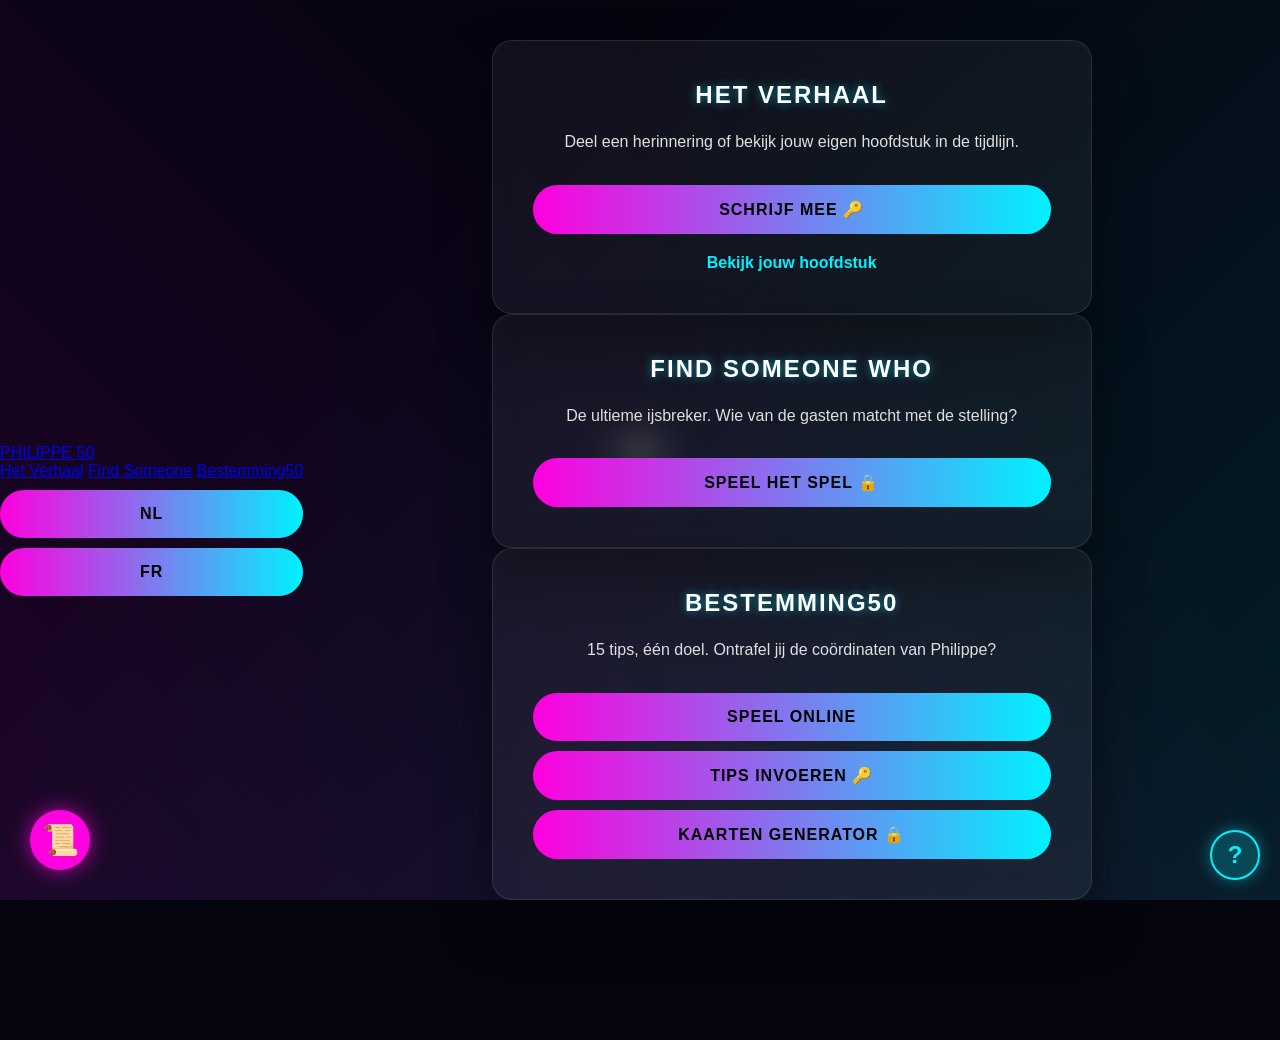
==== index.html @ dbca9ee5 "feat: implement dashboard structure and top navigation" ====
<!DOCTYPE html>
<html lang="nl">
<head>
    <meta charset="UTF-8">
    <meta name="viewport" content="width=device-width, initial-scale=1.0">
    <title>Philippe 50 - De Legende</title>
    <link rel="stylesheet" href="philippe50.css">
</head>
<body>
    <div class="stars-container"></div>

    <nav class="top-nav">
        <div class="nav-container">
            <a href="index.html" class="nav-logo">PHILIPPE <span class="accent">50</span></a>
            <div class="nav-menu">
                <a href="#section-verhaal" class="nav-link" data-i18n="nav-verhaal">Het Verhaal</a>
                <a href="#section-someone" class="nav-link" data-i18n="nav-someone">Find Someone</a>
                <a href="#section-mysterie" class="nav-link" data-i18n="nav-mysterie">Bestemming50</a>
            </div>
            <div class="language-switch-nav">
                <button onclick="setLanguage('nl')" id="btn-nl" class="active-lang">NL</button>
                <button onclick="setLanguage('fr')" id="btn-fr">FR</button>
            </div>
        </div>
    </nav>

    <div class="card-container main-dashboard">
        
        <section id="section-verhaal" class="glass-card section-card fade-in">
            <h2 data-i18n="nav-verhaal">Het Verhaal</h2>
            <p data-i18n="desc-verhaal">Deel een herinnering of bekijk jouw eigen hoofdstuk in de tijdlijn.</p>
            <div class="button-group">
                <button onclick="handleAccess('verhaal')" data-i18n="btn-write">Schrijf mee 🔑</button>
                <a href="mijn-verhaal.html" class="submit-btn-alt" data-i18n="view-chapter">Bekijk jouw hoofdstuk</a>
            </div>
        </section>

        <section id="section-someone" class="glass-card section-card fade-in">
            <h2 data-i18n="nav-someone">Find Someone Who</h2>
            <p data-i18n="desc-someone">De ultieme ijsbreker. Wie van de gasten matcht met de stelling?</p>
            <button onclick="handleAccess('admin-someone')" data-i18n="btn-play">Speel het Spel 🔒</button>
        </section>

        <section id="section-mysterie" class="glass-card section-card fade-in">
            <h2 data-i18n="nav-mysterie">Bestemming50</h2>
            <p data-i18n="desc-mysterie">15 tips, één doel. Ontrafel jij de coördinaten van Philippe?</p>
            <div class="button-group-grid">
                <button onclick="openMysteriePlay()" data-i18n="btn-play-online">Speel Online</button>
                <button onclick="handleAccess('mysterie-tips')" data-i18n="btn-input">Tips Invoeren 🔑</button>
                <button onclick="handleAccess('admin-mysterie')" data-i18n="btn-gen">Kaarten Generator 🔒</button>
            </div>
        </section>

        <hr style="margin: 50px 0; border: 0; opacity: 0;">

        <div id="password-gate" class="glass-card fade-in" style="display: none;">
            <h1 id="gate-title" data-i18n="welcome">Welkom bij Philippe 50</h1>
            <p data-i18n="enter-code">Voer de geheime code in om deel te nemen:</p>
            <div class="input-group">
                <input type="password" id="password-input" placeholder="Wachtwoord..." data-i18n="placeholder-pw-code">
            </div>
            <button onclick="checkAccess()" data-i18n="login-btn">Log in</button>
            <p id="error-msg" style="color: #ff00de; display: none; margin-top: 10px;" data-i18n="wrong-pwd">Onjuiste code.</p>
        </div>

        <div id="form-section" class="glass-card fade-in" style="display: none;">
            <h2 data-i18n="form-title">Het verhaal van Philippe</h2>
            <form id="dragon-form" onsubmit="event.preventDefault(); submitForm();">
                <div class="input-group">
                    <label data-i18n="label-name">Jouw Nickname:</label>
                    <input type="text" id="deelnemer_naam" required data-i18n="placeholder-name">
                </div>
                <div class="input-group">
                    <label data-i18n="label-setting">Waar en/of wanneer is Philippe beland?</label>
                    <input type="text" id="input-setting" placeholder="bijv. 1984, de toekomst, disco-tijd..." required data-i18n="placeholder-setting">
                </div>
                <div class="input-group">
                    <label data-i18n="label-obstacle">Welk probleem heeft hij daar?</label>
                    <input type="text" id="input-obstacle" placeholder="bijv. De platenspeler hapert, wifi is weg, er brak een wiel van zijn waveboard, ..." required data-i18n="placeholder-obstacle">
                </div>
                <div class="input-group">
                    <label data-i18n="label-soundtrack">Welk liedje hoort bij dit avontuur?</label>
                    <input type="text" id="input-soundtrack" placeholder="Artiest - Titel" required data-i18n="placeholder-soundtrack">
                </div>
                <div class="input-group">
                    <label data-i18n="label-memory">Beschrijf je leukste herinnering met Philippe:</label>
                    <textarea id="philippe_herinnering" rows="3" required></textarea>
                </div>
                <div class="input-group">
                    <label data-i18n="label-email">Jouw E-mailadres:</label>
                    <input type="email" id="deelnemer_email" required>
                </div>
                <div class="input-group">
                    <label data-i18n="label-band">Welk woord doet je aan Philippe denken:</label>
                    <p style="font-size: 0.7rem; color: #ff00de;" data-i18n="band-note">(Dit is je wachtwoord voor later)</p>
                    <div style="position: relative; display: flex; align-items: center;">
                        <input type="password" id="deelnemer_ww" required style="padding-right: 45px;">
                        <button type="button" onclick="copyPassword()" class="copy-btn" title="Kopieer wachtwoord" 
                            style="position: absolute; right: 10px; background: none; border: none; cursor: pointer; font-size: 1.2rem; width: auto; margin: 0; padding: 0;">
                            📋
                        </button>
                    </div>
                </div>
                <button type="submit" class="submit-btn" data-i18n="submit-btn">Verstuur naar de Legende</button>
            </form>
        </div>
    </div>

    <script src="philippe50.js"></script>

    <button onclick="openSecureScroll()" class="legend-fab" title="Lees de Legende">
        <span class="legend-icon">📜</span>
    </button>

    <a href="mailto:jolan.spelletjes@gmail.com?subject=HELP%20ME%20AUB%20/%20AIDEZ%20MOI%20SVP" class="help-button">
        <span class="help-tooltip">Hulp nodig? / Besoin d'aide?</span>
        ?
    </a>
</body>
</html>
---- philippe50.css ----
/* =========================================
    1. BASIS & RESET 
   ========================================= */
* {
    margin: 0;
    padding: 0;
    box-sizing: border-box;
    font-family: 'Segoe UI', Roboto, Helvetica, Arial, sans-serif;
}

body {
    background-color: #050510;
    color: #fff;
    display: flex;
    justify-content: center;
    align-items: center;
    min-height: 100vh;
    margin: 0;
    overflow-x: hidden;
}

/* Geanimeerde sterrenachtergrond */
.stars-container {
    position: fixed;
    top: 0;
    left: 0;
    width: 100%;
    height: 100%;
    z-index: -1;
    background: radial-gradient(circle at center, #1b2735 0%, #090a0f 100%);
    background-image: 
        radial-gradient(white, rgba(255,255,255,.2) 2px, transparent 40px),
        linear-gradient(45deg, rgba(255, 0, 255, 0.1) 0%, transparent 70%),
        linear-gradient(-45deg, rgba(0, 255, 255, 0.1) 0%, transparent 70%);
}

/* =========================================
    2. CONTAINERS & CARDS
   ========================================= */
.card-container {
    width: 90%;
    max-width: 600px;
    margin: 40px auto;
    position: relative;
}

.glass-card {
    background: rgba(255, 255, 255, 0.05);
    backdrop-filter: blur(15px);
    -webkit-backdrop-filter: blur(15px);
    border: 1px solid rgba(255, 255, 255, 0.1);
    border-radius: 20px;
    padding: 40px;
    box-shadow: 0 25px 50px rgba(0, 0, 0, 0.5);
    text-align: center;
}

/* =========================================
    3. TYPOGRAFIE & TITELS
   ========================================= */
h1, h2, h3 {
    margin-bottom: 20px;
    font-weight: 700;
    text-transform: uppercase;
    letter-spacing: 2px;
    color: #fff;
    text-shadow: 0 0 10px rgba(0, 242, 255, 0.5);
}

p {
    line-height: 1.6;
    margin-bottom: 20px;
    color: #e0e0e0;
}

/* =========================================
    4. FORMULIER ELEMENTEN
   ========================================= */
.input-group {
    margin-bottom: 25px;
    text-align: left;
}

label {
    display: block;
    margin-bottom: 8px;
    font-size: 0.9rem;
    color: #00f2ff;
    font-weight: 600;
}

input, textarea {
    width: 100%;
    padding: 12px 15px;
    background: rgba(255, 255, 255, 0.07);
    border: 1px solid rgba(255, 255, 255, 0.2);
    border-radius: 10px;
    color: #fff;
    font-size: 1rem;
    outline: none;
    transition: all 0.3s ease;
}

input:focus, textarea:focus {
    border-color: #ff00de;
    background: rgba(255, 255, 255, 0.12);
    box-shadow: 0 0 15px rgba(255, 0, 222, 0.3);
}

/* =========================================
    5. KNOPPEN (NEON STIJL)
   ========================================= */
button, .submit-btn {
    width: 100%;
    padding: 15px;
    margin-top: 10px;
    border: none;
    border-radius: 50px;
    background: linear-gradient(90deg, #ff00de, #00f2ff);
    color: #000;
    font-size: 1rem;
    font-weight: 800;
    text-transform: uppercase;
    letter-spacing: 1px;
    cursor: pointer;
    transition: transform 0.2s, box-shadow 0.2s;
}

button:hover, .submit-btn:hover {
    transform: translateY(-2px);
    box-shadow: 0 0 20px rgba(0, 242, 255, 0.6);
}

.submit-btn-alt {
    display: inline-block;
    margin-top: 20px;
    color: #00f2ff;
    text-decoration: none;
    font-weight: 600;
    border-bottom: 1px solid transparent;
    transition: 0.3s;
}

.submit-btn-alt:hover {
    border-bottom: 1px solid #00f2ff;
    text-shadow: 0 0 8px #00f2ff;
}

/* =========================================
    6. TAAL SCHAKELAAR
   ========================================= */
.language-switch {
    position: absolute;
    top: -50px;
    right: 0;
    display: flex;
    gap: 10px;
}

.language-switch button {
    width: auto;
    padding: 5px 15px;
    background: rgba(255, 255, 255, 0.1);
    color: #fff;
    border-radius: 5px;
    font-size: 0.8rem;
}

.language-switch button.active-lang {
    background: #00f2ff;
    color: #000;
}

/* =========================================
    7. LIVE SCROLL SPECIFIEKE STIJLEN
   ========================================= */
.scroll-wrapper {
    display: flex;
    justify-content: space-between;
    width: 95%;
    max-width: 1400px;
    height: 100vh;
    margin: 0 auto;
    position: relative;
    overflow: hidden;
    z-index: 10; /* EXTRA VEILIGHEID: boven de sterren */
    mask-image: linear-gradient(transparent, black 15%, black 85%, transparent);
    -webkit-mask-image: linear-gradient(transparent, black 15%, black 85%, transparent);
}

.scroll-column {
    width: 45%;
    position: absolute;
    top: 100vh; /* Start volledig onder het scherm */
    padding: 20px;
    will-change: transform;
}

/* Zorg voor witruimte en leesbaarheid in de scroll */
.scroll-entry {
    margin-bottom: 60px; /* Ruimte tussen de verschillende hoofdstukken */
    text-align: left;
}

.scroll-entry h3 {
    margin-bottom: 15px; /* Ruimte tussen de titel en de tekst */
    color: #00f2ff;
}

.scroll-entry p {
    white-space: pre-wrap; /* DIT IS DE KEY: behoudt enters uit de spreadsheet */
    line-height: 1.8;      /* Maakt de tekst prettiger leesbaar */
    color: #ffffff;
}

/* =========================================
    8. ANIMATIES & UTILS
   ========================================= */
.fade-in {
    animation: fadeIn 1s ease-in forwards;
}

@keyframes fadeIn {
    from { opacity: 0; transform: translateY(10px); }
    to { opacity: 1; transform: translateY(0); }
}

#loader-text {
    font-family: 'Courier New', Courier, monospace;
    min-height: 1.2em;
}

/* Custom scrollbar */
::-webkit-scrollbar { width: 8px; }
::-webkit-scrollbar-track { background: rgba(0, 0, 0, 0.2); }
::-webkit-scrollbar-thumb { background: #444; border-radius: 10px; }
::-webkit-scrollbar-thumb:hover { background: #ff00de; }



/* =========================================
    DE ONVERWOESTBARE ROZE CIRKEL
   ========================================= */
.legend-fab {
    /* RESET ALLES */
    all: unset !important;

    /* DWING UIT DE LAYOUT (ZWEVEND) */
    position: fixed !important;
    bottom: 30px !important;
    left: 30px !important;
    
    /* AFMETINGEN (STRENG) */
    width: 60px !important;
    height: 60px !important;
    min-width: 60px !important;
    max-width: 60px !important;
    min-height: 60px !important;
    max-height: 60px !important;
    
    /* VORM & STIJL */
    background-color: #ff00de !important;
    border-radius: 50% !important;
    z-index: 999999 !important; /* Extreem hoog om boven alles te staan */
    
    /* INHOUD CENTREREN */
    display: flex !important;
    align-items: center !important;
    justify-content: center !important;
    
    /* INTERACTIE */
    cursor: pointer !important;
    transition: transform 0.2s ease-in-out !important;
    box-shadow: 0 0 20px rgba(255, 0, 222, 0.7) !important;
}

.legend-icon {
    all: unset !important;
    font-size: 30px !important;
    display: block !important;
    line-height: 1 !important;
}

.legend-fab:hover {
    transform: scale(1.1) !important;
    box-shadow: 0 0 30px rgba(255, 0, 222, 1) !important;
}



.copy-btn {
    transition: transform 0.2s ease, opacity 0.2s ease;
    opacity: 0.6;
}

.copy-btn:hover {
    transform: scale(1.2);
    opacity: 1;
    filter: drop-shadow(0 0 5px #00f2ff);
}

.copy-btn:active {
    transform: scale(0.9);
}




.help-button {
    position: fixed;
    bottom: 20px;
    right: 20px;
    width: 50px;
    height: 50px;
    background: rgba(0, 242, 255, 0.2); /* Transparant blauw */
    border: 2px solid #00f2ff; /* Neon blauwe rand */
    color: #00f2ff;
    border-radius: 50%;
    display: flex;
    align-items: center;
    justify-content: center;
    font-size: 24px;
    font-weight: bold;
    text-decoration: none;
    z-index: 9999;
    box-shadow: 0 0 15px rgba(0, 242, 255, 0.4);
    transition: all 0.3s ease;
    cursor: pointer;
}

.help-button:hover {
    background: #00f2ff;
    color: #000;
    box-shadow: 0 0 25px rgba(0, 242, 255, 0.8);
    transform: scale(1.1);
}

/* De tekst die verschijnt bij hover */
.help-tooltip {
    visibility: hidden;
    width: 180px;
    background-color: rgba(0, 0, 0, 0.8);
    color: #00f2ff;
    text-align: center;
    border: 1px solid #00f2ff;
    border-radius: 6px;
    padding: 8px;
    position: absolute;
    z-index: 1;
    bottom: 125%; /* Boven de knop */
    right: 0;
    opacity: 0;
    transition: opacity 0.3s;
    font-size: 14px;
    pointer-events: none;
    white-space: nowrap;
}

.help-button:hover .help-tooltip {
    visibility: visible;
    opacity: 1;
}



/* =========================================
    9. TIJDSREIS PLACEHOLDER STYLING 
   ========================================= */

.img-wrapper {
    position: relative;
    width: 100%;
    min-height: 50px;
}

.img-placeholder {
    width: 100%;
    height: 250px; /* Geeft een mooie hoogte aan het tekstblok */
    background: rgba(255, 255, 255, 0.03); /* Subtiele achtergrond */
    border: 2px dashed rgba(0, 242, 255, 0.2); /* Neon stippellijn */
    border-radius: 15px;
    display: flex; /* Zorgt dat de tekst netjes in het midden staat */
    align-items: center;
    justify-content: center;
    text-align: center;
    padding: 20px;
    color: rgba(0, 242, 255, 0.7);
    font-style: italic;
    font-family: 'Courier New', Courier, monospace; /* Typmachine look voor de glitch */
    margin: 20px 0;
    box-shadow: inset 0 0 15px rgba(0, 242, 255, 0.05);
}

/* Zorg dat afbeeldingen binnen de story-entries ook de neon rand krijgen */
.story-entry img, #chapter-1-block img, #personal-chapter-block img {
    width: 100%;
    border-radius: 15px;
    margin: 20px 0;
    border: 1px solid rgba(0, 242, 255, 0.3);
    display: block;
}



/* =========================================
    10. AUDIO PLAYER STYLING
   ========================================= */
.audio-container {
    margin: 20px 0;
    text-align: center;
}

.audio-btn {
    background: rgba(0, 242, 255, 0.1);
    border: 2px solid #00f2ff;
    color: #00f2ff;
    padding: 10px 20px;
    border-radius: 50px;
    cursor: pointer;
    font-weight: bold;
    display: inline-flex;
    align-items: center;
    gap: 10px;
    transition: all 0.3s ease;
}

.audio-btn:hover {
    background: #00f2ff;
    color: #000;
    box-shadow: 0 0 15px rgba(0, 242, 255, 0.5);
}

audio {
    display: none; /* We verbergen de standaard player en gebruiken onze knop */
}
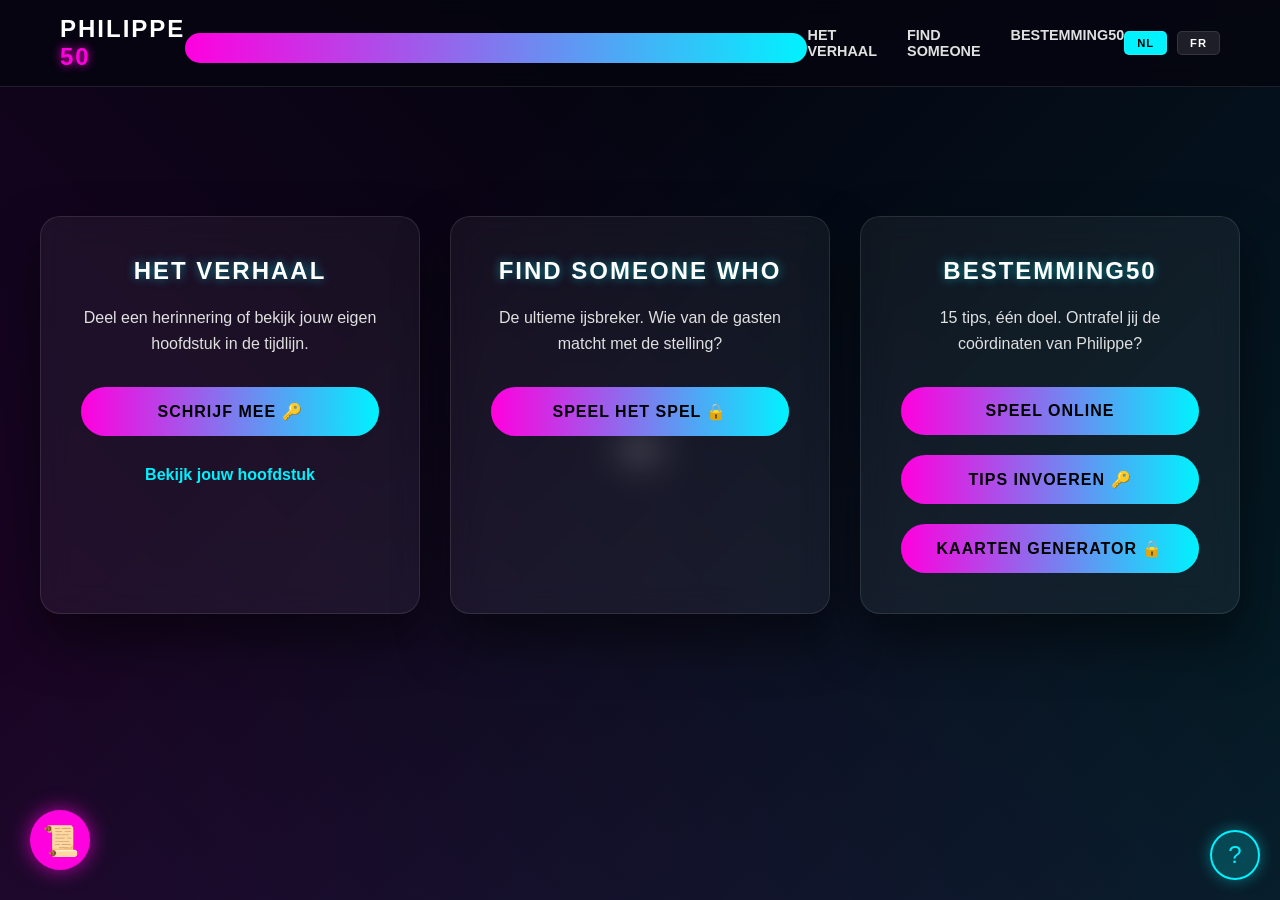
==== commit 10c781cc: "Mobiel Menu" ====
--- a/index.html
+++ b/index.html
@@ -12,7 +12,14 @@
     <nav class="top-nav">
         <div class="nav-container">
             <a href="index.html" class="nav-logo">PHILIPPE <span class="accent">50</span></a>
-            <div class="nav-menu">
+            
+            <button class="mobile-nav-toggle" onclick="toggleMobileMenu()" aria-label="Menu">
+                <span></span>
+                <span></span>
+                <span></span>
+            </button>
+
+            <div class="nav-menu" id="nav-menu">
                 <a href="#section-verhaal" class="nav-link" data-i18n="nav-verhaal">Het Verhaal</a>
                 <a href="#section-someone" class="nav-link" data-i18n="nav-someone">Find Someone</a>
                 <a href="#section-mysterie" class="nav-link" data-i18n="nav-mysterie">Bestemming50</a>
@@ -57,13 +64,20 @@
             <h1 id="gate-title" data-i18n="welcome">Welkom bij Philippe 50</h1>
             <p data-i18n="enter-code">Voer de geheime code in om deel te nemen:</p>
             <div class="input-group">
-                <input type="password" id="password-input" placeholder="Wachtwoord..." data-i18n="placeholder-pw-code">
+                <input type="password" id="password-input" placeholder="Wachtwoord..." data-i18n="placeholder-pw-code" autofocus>
             </div>
-            <button onclick="checkAccess()" data-i18n="login-btn">Log in</button>
-            <p id="error-msg" style="color: #ff00de; display: none; margin-top: 10px;" data-i18n="wrong-pwd">Onjuiste code.</p>
+            <div class="button-group">
+                <button onclick="checkAccess()" data-i18n="login-btn">Log in</button>
+                <button onclick="closeGate()" class="btn-cancel" style="background: rgba(255,255,255,0.1); margin-top: 10px;">Annuleer / Annuler</button>
+            </div>
+            <div id="error-container" style="display: none; margin-top: 15px;">
+                <p id="error-msg" style="color: #ff00de;" data-i18n="wrong-pwd">Onjuiste code.</p>
+            </div>
         </div>
 
         <div id="form-section" class="glass-card fade-in" style="display: none;">
+            <button onclick="closeForm()" class="back-link-form" style="background:none; border:none; color:#00f2ff; cursor:pointer; margin-bottom:15px;">← Terug naar Dashboard</button>
+            
             <h2 data-i18n="form-title">Het verhaal van Philippe</h2>
             <form id="dragon-form" onsubmit="event.preventDefault(); submitForm();">
                 <div class="input-group">
--- a/philippe50.css
+++ b/philippe50.css
@@ -35,13 +35,99 @@
 }
 
 /* =========================================
-    2. CONTAINERS & CARDS
+    2. NAVIGATIEBALK (BOVENAAN)
+   ========================================= */
+.top-nav {
+    position: fixed;
+    top: 0;
+    left: 0;
+    width: 100%;
+    background: rgba(5, 5, 16, 0.85);
+    backdrop-filter: blur(10px);
+    -webkit-backdrop-filter: blur(10px);
+    border-bottom: 1px solid rgba(255, 255, 255, 0.1);
+    z-index: 1000;
+    padding: 15px 0;
+}
+
+.nav-container {
+    max-width: 1200px;
+    margin: 0 auto;
+    display: flex;
+    justify-content: space-between;
+    align-items: center;
+    padding: 0 20px;
+}
+
+.nav-logo {
+    font-size: 1.5rem;
+    font-weight: 800;
+    text-decoration: none;
+    color: #fff;
+    letter-spacing: 2px;
+}
+
+.nav-logo .accent {
+    color: #ff00de;
+    text-shadow: 0 0 10px #ff00de;
+}
+
+.nav-menu {
+    display: flex;
+    gap: 30px;
+}
+
+.nav-link {
+    text-decoration: none;
+    color: #e0e0e0;
+    font-size: 0.9rem;
+    font-weight: 600;
+    text-transform: uppercase;
+    transition: 0.3s;
+}
+
+.nav-link:hover {
+    color: #00f2ff;
+    text-shadow: 0 0 8px #00f2ff;
+}
+
+.language-switch-nav {
+    display: flex;
+    gap: 10px;
+}
+
+.language-switch-nav button {
+    width: auto !important;
+    padding: 5px 12px !important;
+    margin: 0 !important;
+    font-size: 0.7rem !important;
+    background: rgba(255, 255, 255, 0.1);
+    color: #fff;
+    border-radius: 5px;
+    border: 1px solid rgba(255,255,255,0.1);
+}
+
+.language-switch-nav button.active-lang {
+    background: #00f2ff !important;
+    color: #000 !important;
+}
+
+/* =========================================
+    3. DASHBOARD & CONTAINERS
    ========================================= */
 .card-container {
     width: 90%;
-    max-width: 600px;
-    margin: 40px auto;
+    max-width: 1200px; /* Verhoogd voor het dashboard grid */
+    margin: 100px auto 40px auto; /* Ruimte boven voor de nav */
     position: relative;
+}
+
+/* De grid layout voor de 3 kaarten */
+.main-dashboard {
+    display: grid;
+    grid-template-columns: repeat(auto-fit, minmax(300px, 1fr));
+    gap: 30px;
+    width: 100%;
 }
 
 .glass-card {
@@ -53,10 +139,17 @@
     padding: 40px;
     box-shadow: 0 25px 50px rgba(0, 0, 0, 0.5);
     text-align: center;
-}
-
-/* =========================================
-    3. TYPOGRAFIE & TITELS
+    transition: transform 0.3s ease, border-color 0.3s ease;
+}
+
+.section-card:hover {
+    transform: translateY(-5px);
+    border-color: #ff00de;
+    box-shadow: 0 15px 35px rgba(255, 0, 222, 0.2);
+}
+
+/* =========================================
+    4. TYPOGRAFIE & TITELS
    ========================================= */
 h1, h2, h3 {
     margin-bottom: 20px;
@@ -74,7 +167,7 @@
 }
 
 /* =========================================
-    4. FORMULIER ELEMENTEN
+    5. FORMULIER ELEMENTEN
    ========================================= */
 .input-group {
     margin-bottom: 25px;
@@ -108,7 +201,7 @@
 }
 
 /* =========================================
-    5. KNOPPEN (NEON STIJL)
+    6. KNOPPEN (NEON STIJL)
    ========================================= */
 button, .submit-btn {
     width: 100%;
@@ -146,29 +239,12 @@
     text-shadow: 0 0 8px #00f2ff;
 }
 
-/* =========================================
-    6. TAAL SCHAKELAAR
-   ========================================= */
-.language-switch {
-    position: absolute;
-    top: -50px;
-    right: 0;
-    display: flex;
+/* Groepering van knoppen in kaarten */
+.button-group, .button-group-grid {
+    margin-top: 20px;
+    display: flex;
+    flex-direction: column;
     gap: 10px;
-}
-
-.language-switch button {
-    width: auto;
-    padding: 5px 15px;
-    background: rgba(255, 255, 255, 0.1);
-    color: #fff;
-    border-radius: 5px;
-    font-size: 0.8rem;
-}
-
-.language-switch button.active-lang {
-    background: #00f2ff;
-    color: #000;
 }
 
 /* =========================================
@@ -183,7 +259,7 @@
     margin: 0 auto;
     position: relative;
     overflow: hidden;
-    z-index: 10; /* EXTRA VEILIGHEID: boven de sterren */
+    z-index: 10;
     mask-image: linear-gradient(transparent, black 15%, black 85%, transparent);
     -webkit-mask-image: linear-gradient(transparent, black 15%, black 85%, transparent);
 }
@@ -191,25 +267,24 @@
 .scroll-column {
     width: 45%;
     position: absolute;
-    top: 100vh; /* Start volledig onder het scherm */
+    top: 100vh;
     padding: 20px;
     will-change: transform;
 }
 
-/* Zorg voor witruimte en leesbaarheid in de scroll */
 .scroll-entry {
-    margin-bottom: 60px; /* Ruimte tussen de verschillende hoofdstukken */
+    margin-bottom: 60px;
     text-align: left;
 }
 
 .scroll-entry h3 {
-    margin-bottom: 15px; /* Ruimte tussen de titel en de tekst */
+    margin-bottom: 15px;
     color: #00f2ff;
 }
 
 .scroll-entry p {
-    white-space: pre-wrap; /* DIT IS DE KEY: behoudt enters uit de spreadsheet */
-    line-height: 1.8;      /* Maakt de tekst prettiger leesbaar */
+    white-space: pre-wrap;
+    line-height: 1.8;
     color: #ffffff;
 }
 
@@ -236,75 +311,34 @@
 ::-webkit-scrollbar-thumb { background: #444; border-radius: 10px; }
 ::-webkit-scrollbar-thumb:hover { background: #ff00de; }
 
-
-
-/* =========================================
-    DE ONVERWOESTBARE ROZE CIRKEL
+/* =========================================
+    9. VASTE ELEMENTEN (FAB & HELP)
    ========================================= */
 .legend-fab {
-    /* RESET ALLES */
     all: unset !important;
-
-    /* DWING UIT DE LAYOUT (ZWEVEND) */
     position: fixed !important;
     bottom: 30px !important;
     left: 30px !important;
-    
-    /* AFMETINGEN (STRENG) */
     width: 60px !important;
     height: 60px !important;
-    min-width: 60px !important;
-    max-width: 60px !important;
-    min-height: 60px !important;
-    max-height: 60px !important;
-    
-    /* VORM & STIJL */
     background-color: #ff00de !important;
     border-radius: 50% !important;
-    z-index: 999999 !important; /* Extreem hoog om boven alles te staan */
-    
-    /* INHOUD CENTREREN */
+    z-index: 999999 !important;
     display: flex !important;
     align-items: center !important;
     justify-content: center !important;
-    
-    /* INTERACTIE */
     cursor: pointer !important;
     transition: transform 0.2s ease-in-out !important;
     box-shadow: 0 0 20px rgba(255, 0, 222, 0.7) !important;
 }
 
 .legend-icon {
-    all: unset !important;
     font-size: 30px !important;
-    display: block !important;
-    line-height: 1 !important;
 }
 
 .legend-fab:hover {
     transform: scale(1.1) !important;
-    box-shadow: 0 0 30px rgba(255, 0, 222, 1) !important;
-}
-
-
-
-.copy-btn {
-    transition: transform 0.2s ease, opacity 0.2s ease;
-    opacity: 0.6;
-}
-
-.copy-btn:hover {
-    transform: scale(1.2);
-    opacity: 1;
-    filter: drop-shadow(0 0 5px #00f2ff);
-}
-
-.copy-btn:active {
-    transform: scale(0.9);
-}
-
-
-
+}
 
 .help-button {
     position: fixed;
@@ -312,30 +346,20 @@
     right: 20px;
     width: 50px;
     height: 50px;
-    background: rgba(0, 242, 255, 0.2); /* Transparant blauw */
-    border: 2px solid #00f2ff; /* Neon blauwe rand */
+    background: rgba(0, 242, 255, 0.2);
+    border: 2px solid #00f2ff;
     color: #00f2ff;
     border-radius: 50%;
     display: flex;
     align-items: center;
     justify-content: center;
     font-size: 24px;
-    font-weight: bold;
-    text-decoration: none;
     z-index: 9999;
     box-shadow: 0 0 15px rgba(0, 242, 255, 0.4);
-    transition: all 0.3s ease;
-    cursor: pointer;
-}
-
-.help-button:hover {
-    background: #00f2ff;
-    color: #000;
-    box-shadow: 0 0 25px rgba(0, 242, 255, 0.8);
-    transform: scale(1.1);
-}
-
-/* De tekst die verschijnt bij hover */
+    text-decoration: none;
+    transition: 0.3s;
+}
+
 .help-tooltip {
     visibility: hidden;
     width: 180px;
@@ -346,14 +370,11 @@
     border-radius: 6px;
     padding: 8px;
     position: absolute;
-    z-index: 1;
-    bottom: 125%; /* Boven de knop */
+    bottom: 125%;
     right: 0;
     opacity: 0;
-    transition: opacity 0.3s;
+    transition: 0.3s;
     font-size: 14px;
-    pointer-events: none;
-    white-space: nowrap;
 }
 
 .help-button:hover .help-tooltip {
@@ -361,53 +382,22 @@
     opacity: 1;
 }
 
-
-
-/* =========================================
-    9. TIJDSREIS PLACEHOLDER STYLING 
-   ========================================= */
-
-.img-wrapper {
-    position: relative;
-    width: 100%;
-    min-height: 50px;
-}
-
+/* =========================================
+    10. MEDIA ASSETS (IMAGE & AUDIO)
+   ========================================= */
 .img-placeholder {
     width: 100%;
-    height: 250px; /* Geeft een mooie hoogte aan het tekstblok */
-    background: rgba(255, 255, 255, 0.03); /* Subtiele achtergrond */
-    border: 2px dashed rgba(0, 242, 255, 0.2); /* Neon stippellijn */
+    height: 250px;
+    background: rgba(255, 255, 255, 0.03);
+    border: 2px dashed rgba(0, 242, 255, 0.2);
     border-radius: 15px;
-    display: flex; /* Zorgt dat de tekst netjes in het midden staat */
+    display: flex;
     align-items: center;
     justify-content: center;
     text-align: center;
     padding: 20px;
     color: rgba(0, 242, 255, 0.7);
     font-style: italic;
-    font-family: 'Courier New', Courier, monospace; /* Typmachine look voor de glitch */
-    margin: 20px 0;
-    box-shadow: inset 0 0 15px rgba(0, 242, 255, 0.05);
-}
-
-/* Zorg dat afbeeldingen binnen de story-entries ook de neon rand krijgen */
-.story-entry img, #chapter-1-block img, #personal-chapter-block img {
-    width: 100%;
-    border-radius: 15px;
-    margin: 20px 0;
-    border: 1px solid rgba(0, 242, 255, 0.3);
-    display: block;
-}
-
-
-
-/* =========================================
-    10. AUDIO PLAYER STYLING
-   ========================================= */
-.audio-container {
-    margin: 20px 0;
-    text-align: center;
 }
 
 .audio-btn {
@@ -421,15 +411,4 @@
     display: inline-flex;
     align-items: center;
     gap: 10px;
-    transition: all 0.3s ease;
-}
-
-.audio-btn:hover {
-    background: #00f2ff;
-    color: #000;
-    box-shadow: 0 0 15px rgba(0, 242, 255, 0.5);
-}
-
-audio {
-    display: none; /* We verbergen de standaard player en gebruiken onze knop */
-}
+}
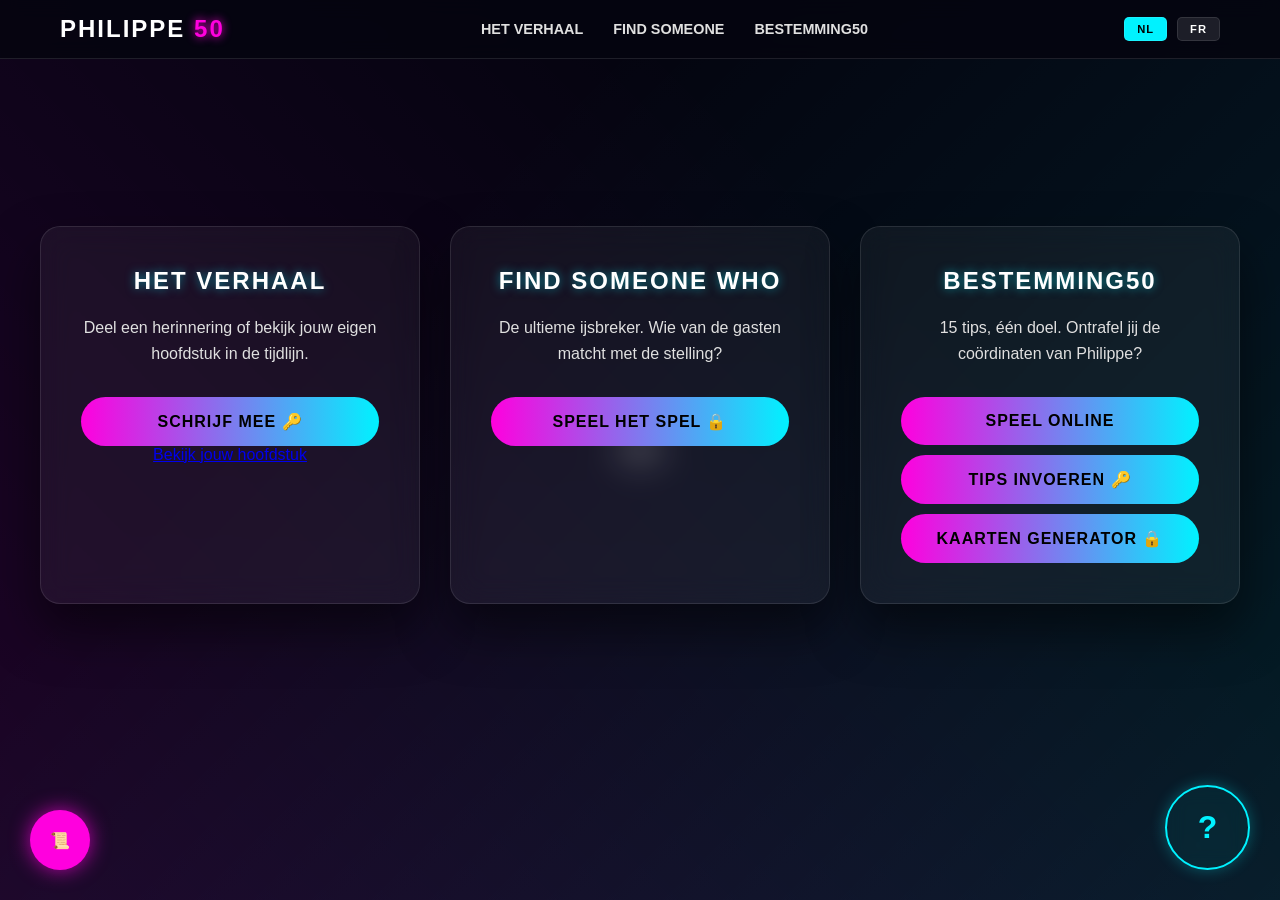
==== commit 626ef8e1: "Fix help button" ====
--- a/index.html
+++ b/index.html
@@ -127,8 +127,8 @@
     </button>
 
     <a href="mailto:jolan.spelletjes@gmail.com?subject=HELP%20ME%20AUB%20/%20AIDEZ%20MOI%20SVP" class="help-button">
-        <span class="help-tooltip">Hulp nodig? / Besoin d'aide?</span>
-        ?
+        <span class="help-tooltip">Hulp nodig... Besoin d'aide...</span>
+        
     </a>
 </body>
 </html>
--- a/philippe50.css
+++ b/philippe50.css
@@ -77,6 +77,28 @@
     gap: 30px;
 }
 
+.mobile-nav-toggle {
+    display: none;
+    flex-direction: column;
+    justify-content: space-around;
+    width: 30px;
+    height: 25px;
+    background: transparent;
+    border: none;
+    cursor: pointer;
+    padding: 0;
+    z-index: 1001;
+    margin: 0;
+}
+
+.mobile-nav-toggle span {
+    width: 30px;
+    height: 3px;
+    background: #00f2ff;
+    border-radius: 10px;
+    transition: all 0.3s linear;
+}
+
 .nav-link {
     text-decoration: none;
     color: #e0e0e0;
@@ -117,12 +139,11 @@
    ========================================= */
 .card-container {
     width: 90%;
-    max-width: 1200px; /* Verhoogd voor het dashboard grid */
-    margin: 100px auto 40px auto; /* Ruimte boven voor de nav */
+    max-width: 1200px;
+    margin: 100px auto 40px auto;
     position: relative;
 }
 
-/* De grid layout voor de 3 kaarten */
 .main-dashboard {
     display: grid;
     grid-template-columns: repeat(auto-fit, minmax(300px, 1fr));
@@ -224,68 +245,10 @@
     box-shadow: 0 0 20px rgba(0, 242, 255, 0.6);
 }
 
-.submit-btn-alt {
-    display: inline-block;
-    margin-top: 20px;
-    color: #00f2ff;
-    text-decoration: none;
-    font-weight: 600;
-    border-bottom: 1px solid transparent;
-    transition: 0.3s;
-}
-
-.submit-btn-alt:hover {
-    border-bottom: 1px solid #00f2ff;
-    text-shadow: 0 0 8px #00f2ff;
-}
-
-/* Groepering van knoppen in kaarten */
-.button-group, .button-group-grid {
-    margin-top: 20px;
-    display: flex;
-    flex-direction: column;
-    gap: 10px;
-}
-
-/* =========================================
-    7. LIVE SCROLL SPECIFIEKE STIJLEN
-   ========================================= */
-.scroll-wrapper {
-    display: flex;
-    justify-content: space-between;
-    width: 95%;
-    max-width: 1400px;
-    height: 100vh;
-    margin: 0 auto;
-    position: relative;
-    overflow: hidden;
-    z-index: 10;
-    mask-image: linear-gradient(transparent, black 15%, black 85%, transparent);
-    -webkit-mask-image: linear-gradient(transparent, black 15%, black 85%, transparent);
-}
-
-.scroll-column {
-    width: 45%;
-    position: absolute;
-    top: 100vh;
-    padding: 20px;
-    will-change: transform;
-}
-
-.scroll-entry {
-    margin-bottom: 60px;
-    text-align: left;
-}
-
-.scroll-entry h3 {
-    margin-bottom: 15px;
-    color: #00f2ff;
-}
-
-.scroll-entry p {
-    white-space: pre-wrap;
-    line-height: 1.8;
-    color: #ffffff;
+.btn-cancel {
+    background: rgba(255, 255, 255, 0.1) !important;
+    color: #fff !important;
+    font-size: 0.8rem !important;
 }
 
 /* =========================================
@@ -300,16 +263,12 @@
     to { opacity: 1; transform: translateY(0); }
 }
 
-#loader-text {
-    font-family: 'Courier New', Courier, monospace;
-    min-height: 1.2em;
-}
-
-/* Custom scrollbar */
-::-webkit-scrollbar { width: 8px; }
-::-webkit-scrollbar-track { background: rgba(0, 0, 0, 0.2); }
-::-webkit-scrollbar-thumb { background: #444; border-radius: 10px; }
-::-webkit-scrollbar-thumb:hover { background: #ff00de; }
+#error-container {
+    background: rgba(255, 0, 222, 0.15);
+    padding: 10px;
+    border-radius: 8px;
+    border: 1px solid #ff00de;
+}
 
 /* =========================================
     9. VASTE ELEMENTEN (FAB & HELP)
@@ -330,85 +289,129 @@
     cursor: pointer !important;
     transition: transform 0.2s ease-in-out !important;
     box-shadow: 0 0 20px rgba(255, 0, 222, 0.7) !important;
-}
-
-.legend-icon {
-    font-size: 30px !important;
-}
-
-.legend-fab:hover {
-    transform: scale(1.1) !important;
-}
-
+    font-size: 24px;
+}
+
+/* HERSTELDE HELP-BUTTON LOGICA */
 .help-button {
-    position: fixed;
-    bottom: 20px;
-    right: 20px;
-    width: 50px;
-    height: 50px;
-    background: rgba(0, 242, 255, 0.2);
-    border: 2px solid #00f2ff;
-    color: #00f2ff;
-    border-radius: 50%;
-    display: flex;
-    align-items: center;
-    justify-content: center;
-    font-size: 24px;
-    z-index: 9999;
-    box-shadow: 0 0 15px rgba(0, 242, 255, 0.4);
-    text-decoration: none;
-    transition: 0.3s;
-}
-
+    position: fixed !important;
+    bottom: 30px !important;
+    right: 30px !important;
+    width: 85px !important;
+    height: 85px !important;
+    background: rgba(0, 242, 255, 0.05) !important; /* Bijna transparant */
+    backdrop-filter: blur(10px);
+    -webkit-backdrop-filter: blur(10px);
+    border: 2px solid #00f2ff !important;
+    border-radius: 50% !important;
+    color: #00f2ff !important;
+    z-index: 999999 !important;
+    display: flex !important;
+    align-items: center !important;
+    justify-content: center !important;
+    cursor: pointer !important;
+    text-decoration: none !important;
+    box-shadow: 0 0 15px rgba(0, 242, 255, 0.3) !important;
+    transition: all 0.4s ease !important;
+    overflow: hidden;
+    text-align: center;
+}
+
+/* Het vraagteken */
+.help-button::before {
+    content: "?";
+    font-size: 32px;
+    font-weight: bold;
+    position: absolute;
+    transition: opacity 0.3s, transform 0.3s;
+}
+
+/* De tekst binnen de cirkel */
 .help-tooltip {
-    visibility: hidden;
-    width: 180px;
-    background-color: rgba(0, 0, 0, 0.8);
-    color: #00f2ff;
-    text-align: center;
-    border: 1px solid #00f2ff;
-    border-radius: 6px;
-    padding: 8px;
-    position: absolute;
-    bottom: 125%;
-    right: 0;
+    all: unset;
+    font-size: 11px;
+    font-weight: 800;
+    text-transform: uppercase;
+    line-height: 1.2;
     opacity: 0;
-    transition: 0.3s;
-    font-size: 14px;
+    transform: scale(0.5);
+    transition: opacity 0.3s, transform 0.3s;
+    pointer-events: none;
+    padding: 5px;
+    display: block;
+}
+
+/* Hover effecten */
+.help-button:hover {
+    background: rgba(0, 242, 255, 0.2) !important;
+    box-shadow: 0 0 25px rgba(0, 242, 255, 0.6) !important;
+    transform: scale(1.1);
+}
+
+.help-button:hover::before {
+    opacity: 0;
+    transform: scale(0);
 }
 
 .help-button:hover .help-tooltip {
-    visibility: visible;
     opacity: 1;
-}
-
-/* =========================================
-    10. MEDIA ASSETS (IMAGE & AUDIO)
-   ========================================= */
-.img-placeholder {
-    width: 100%;
-    height: 250px;
-    background: rgba(255, 255, 255, 0.03);
-    border: 2px dashed rgba(0, 242, 255, 0.2);
-    border-radius: 15px;
-    display: flex;
-    align-items: center;
-    justify-content: center;
-    text-align: center;
-    padding: 20px;
-    color: rgba(0, 242, 255, 0.7);
-    font-style: italic;
-}
-
-.audio-btn {
-    background: rgba(0, 242, 255, 0.1);
-    border: 2px solid #00f2ff;
-    color: #00f2ff;
-    padding: 10px 20px;
-    border-radius: 50px;
-    cursor: pointer;
-    font-weight: bold;
-    display: inline-flex;
-    align-items: center;
-    gap: 10px;
-}
+    transform: scale(1);
+}
+
+/* =========================================
+    10. MEDIA QUERIES
+   ========================================= */
+@media (max-width: 768px) {
+    .nav-menu {
+        display: none; 
+        position: absolute;
+        top: 100%;
+        left: 0;
+        width: 100%;
+        background: rgba(5, 5, 16, 0.95);
+        flex-direction: column;
+        padding: 20px;
+        gap: 20px;
+        text-align: center;
+        border-bottom: 1px solid #00f2ff;
+    }
+
+    .nav-menu.active {
+        display: flex; 
+    }
+
+    .mobile-nav-toggle {
+        display: flex;
+    }
+
+    .card-container {
+        width: 95%;
+        margin-top: 80px;
+    }
+
+    .main-dashboard {
+        grid-template-columns: 1fr;
+        gap: 20px;
+    }
+
+    .glass-card {
+        padding: 25px 20px;
+    }
+
+    h1 { font-size: 1.5rem; }
+    h2 { font-size: 1.2rem; }
+
+    .legend-fab {
+        width: 50px !important;
+        height: 50px !important;
+        bottom: 20px !important;
+        left: 20px !important;
+    }
+
+    .help-button {
+        width: 65px !important;
+        height: 65px !important;
+        bottom: 20px !important;
+        right: 20px !important;
+    }
+}
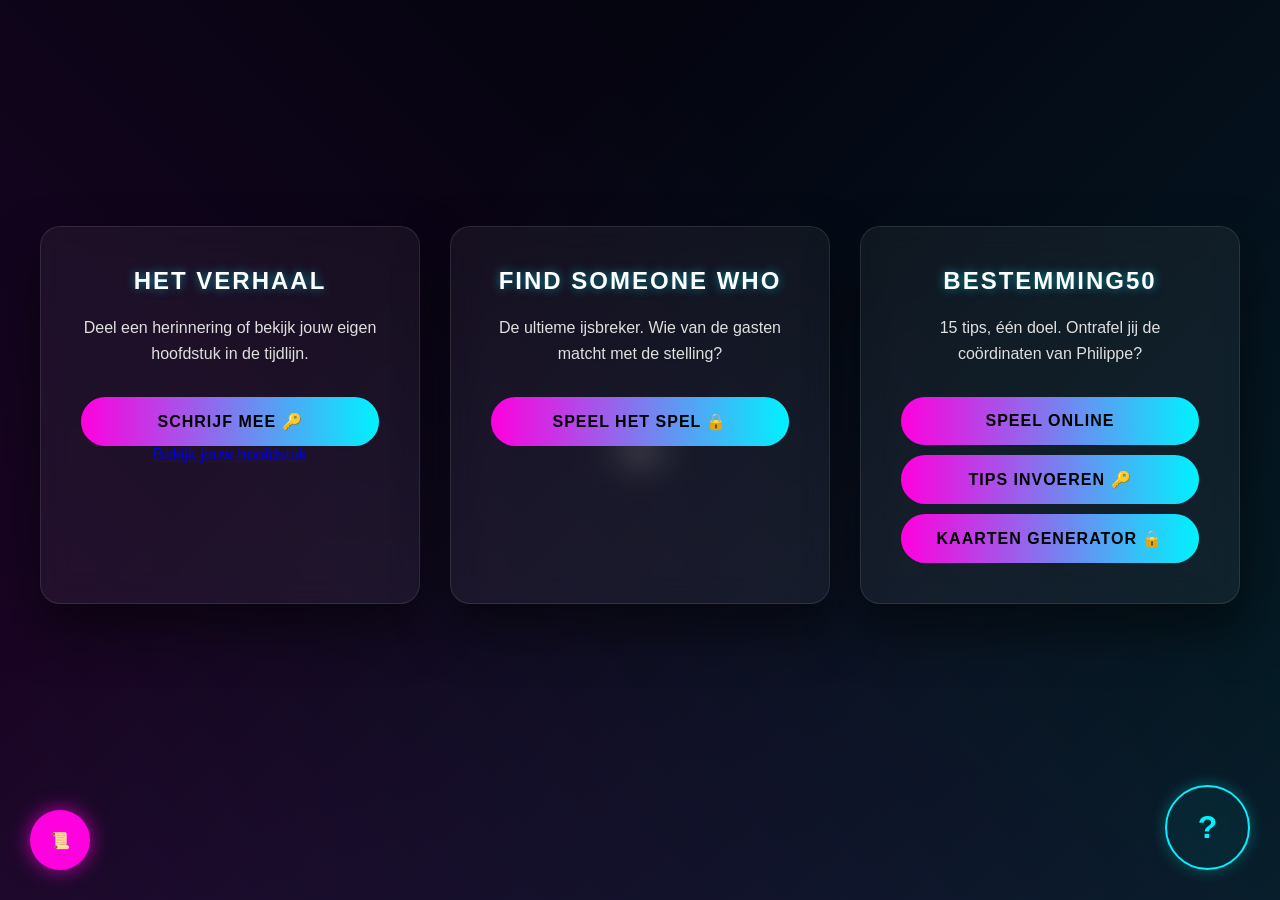
==== commit cb9cf3d4: "Menu Nav" ====
--- a/index.html
+++ b/index.html
@@ -9,27 +9,7 @@
 <body>
     <div class="stars-container"></div>
 
-    <nav class="top-nav">
-        <div class="nav-container">
-            <a href="index.html" class="nav-logo">PHILIPPE <span class="accent">50</span></a>
-            
-            <button class="mobile-nav-toggle" onclick="toggleMobileMenu()" aria-label="Menu">
-                <span></span>
-                <span></span>
-                <span></span>
-            </button>
-
-            <div class="nav-menu" id="nav-menu">
-                <a href="#section-verhaal" class="nav-link" data-i18n="nav-verhaal">Het Verhaal</a>
-                <a href="#section-someone" class="nav-link" data-i18n="nav-someone">Find Someone</a>
-                <a href="#section-mysterie" class="nav-link" data-i18n="nav-mysterie">Bestemming50</a>
-            </div>
-            <div class="language-switch-nav">
-                <button onclick="setLanguage('nl')" id="btn-nl" class="active-lang">NL</button>
-                <button onclick="setLanguage('fr')" id="btn-fr">FR</button>
-            </div>
-        </div>
-    </nav>
+    <div id="nav-placeholder"></div>
 
     <div class="card-container main-dashboard">
         
@@ -128,7 +108,6 @@
 
     <a href="mailto:jolan.spelletjes@gmail.com?subject=HELP%20ME%20AUB%20/%20AIDEZ%20MOI%20SVP" class="help-button">
         <span class="help-tooltip">Hulp nodig... Besoin d'aide...</span>
-        
     </a>
 </body>
 </html>
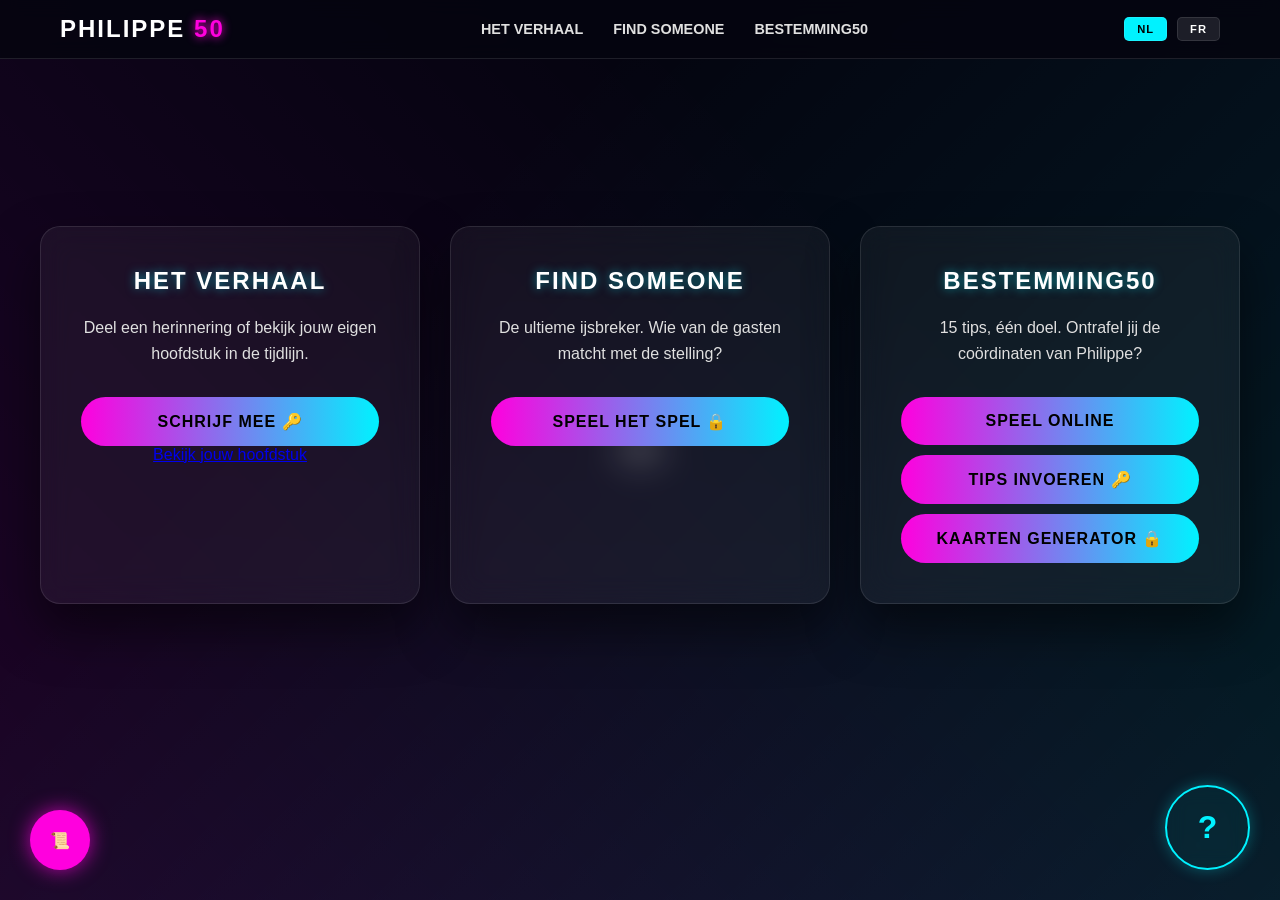
==== commit 6b63b6fd: "Fix HTML structure and add missing scripts" ====
--- a/index.html
+++ b/index.html
@@ -100,6 +100,7 @@
         </div>
     </div>
 
+    <script src="menu.js"></script>
     <script src="philippe50.js"></script>
 
     <button onclick="openSecureScroll()" class="legend-fab" title="Lees de Legende">
@@ -107,7 +108,7 @@
     </button>
 
     <a href="mailto:jolan.spelletjes@gmail.com?subject=HELP%20ME%20AUB%20/%20AIDEZ%20MOI%20SVP" class="help-button">
-        <span class="help-tooltip">Hulp nodig... Besoin d'aide...</span>
+        <span class="help-tooltip">Hulp nodig / Besoin d'aide</span>
     </a>
 </body>
 </html>
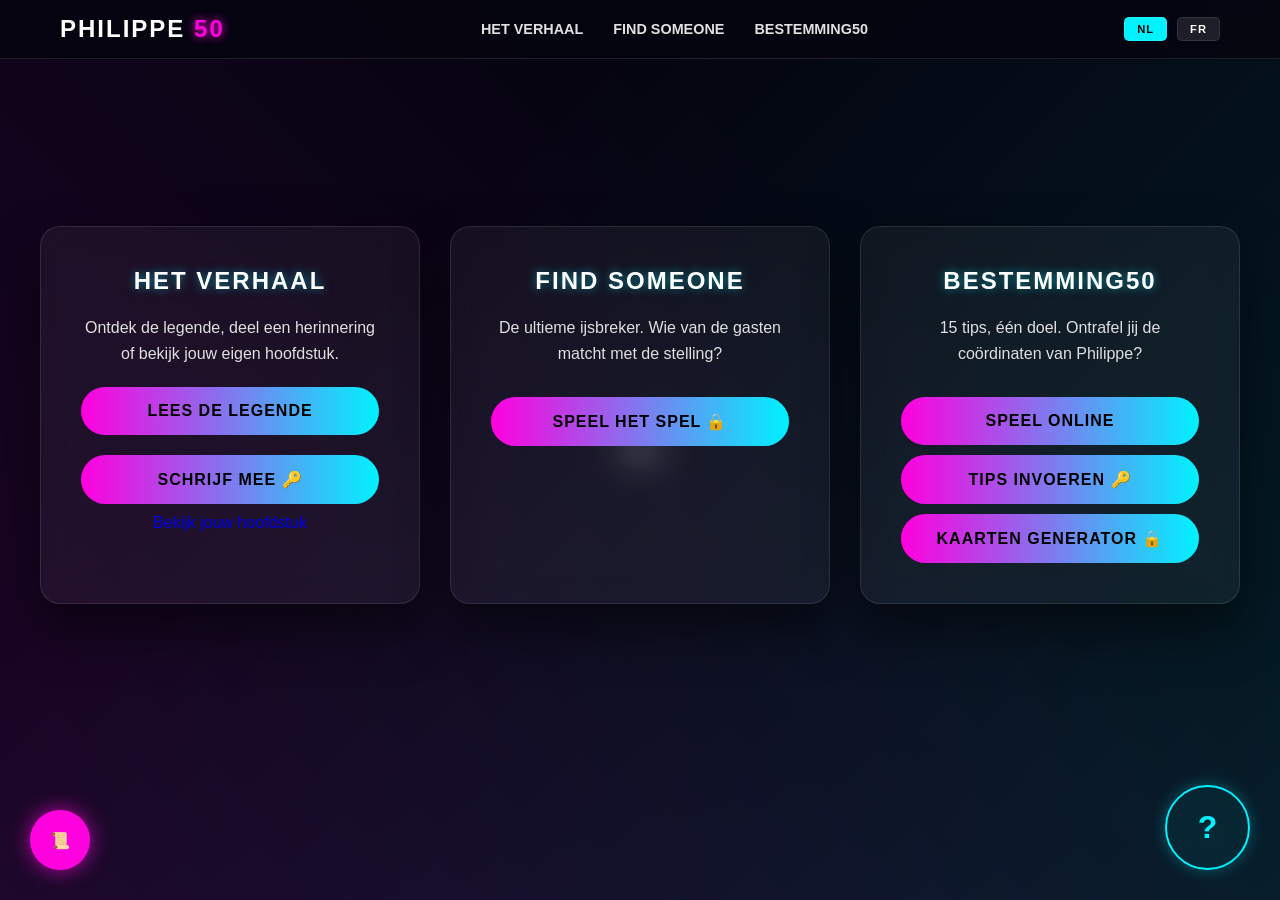
==== commit d4fcebcf: "Revise index.html for improved layout and content Updated the content and structure of the HTML file" ====
--- a/index.html
+++ b/index.html
@@ -15,10 +15,15 @@
         
         <section id="section-verhaal" class="glass-card section-card fade-in">
             <h2 data-i18n="nav-verhaal">Het Verhaal</h2>
-            <p data-i18n="desc-verhaal">Deel een herinnering of bekijk jouw eigen hoofdstuk in de tijdlijn.</p>
-            <div class="button-group">
-                <button onclick="handleAccess('verhaal')" data-i18n="btn-write">Schrijf mee 🔑</button>
-                <a href="mijn-verhaal.html" class="submit-btn-alt" data-i18n="view-chapter">Bekijk jouw hoofdstuk</a>
+            <p data-i18n="desc-verhaal">Ontdek de legende, deel een herinnering of bekijk jouw eigen hoofdstuk.</p>
+            <div class="button-group-vertical">
+                <a href="Legende.html" class="submit-btn" style="text-decoration: none; display: block; margin-bottom: 10px;">
+                    <span data-i18n="btn-read-legend">Lees De Legende</span>
+                </a>
+                <button onclick="handleAccess('verhaal-admin')" style="margin-bottom: 10px;">
+                    <span data-i18n="btn-write">Schrijf mee</span> 🔑
+                </button>
+                <a href="mijn-verhaal.html" class="submit-btn-alt" style="text-decoration: none; display: block;" data-i18n="view-chapter">Bekijk jouw hoofdstuk</a>
             </div>
         </section>
 
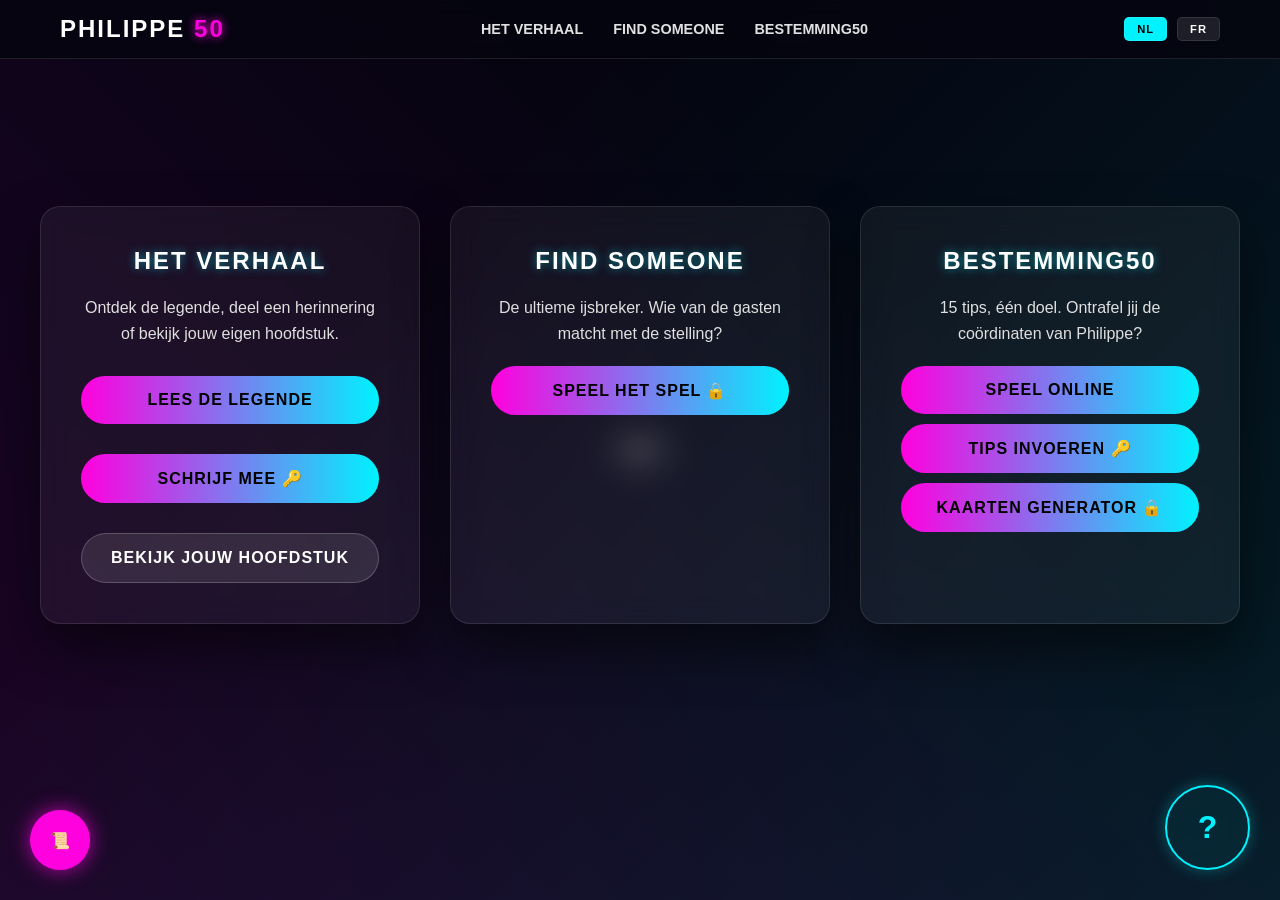
==== commit ccf2a7d1: "Update index.html" ====
--- a/index.html
+++ b/index.html
@@ -17,7 +17,7 @@
             <h2 data-i18n="nav-verhaal">Het Verhaal</h2>
             <p data-i18n="desc-verhaal">Ontdek de legende, deel een herinnering of bekijk jouw eigen hoofdstuk.</p>
             <div class="button-group-vertical">
-                <a href="Legende.html" class="submit-btn" style="text-decoration: none; display: block; margin-bottom: 10px;">
+                <a href="legende.html" class="submit-btn" style="text-decoration: none; display: block; margin-bottom: 10px;">
                     <span data-i18n="btn-read-legend">Lees De Legende</span>
                 </a>
                 <button onclick="handleAccess('verhaal-admin')" style="margin-bottom: 10px;">
--- a/philippe50.css
+++ b/philippe50.css
@@ -224,7 +224,7 @@
 /* =========================================
     6. KNOPPEN (NEON STIJL)
    ========================================= */
-button, .submit-btn {
+button, .submit-btn, .submit-btn-alt {
     width: 100%;
     padding: 15px;
     margin-top: 10px;
@@ -238,11 +238,26 @@
     letter-spacing: 1px;
     cursor: pointer;
     transition: transform 0.2s, box-shadow 0.2s;
-}
-
-button:hover, .submit-btn:hover {
+    text-align: center;
+    display: block;
+    text-decoration: none;
+}
+
+.submit-btn-alt {
+    background: rgba(255, 255, 255, 0.1);
+    color: #fff;
+    border: 1px solid rgba(255, 255, 255, 0.2);
+}
+
+button:hover, .submit-btn:hover, .submit-btn-alt:hover {
     transform: translateY(-2px);
     box-shadow: 0 0 20px rgba(0, 242, 255, 0.6);
+}
+
+.button-group-vertical {
+    display: flex;
+    flex-direction: column;
+    gap: 10px;
 }
 
 .btn-cancel {
@@ -299,7 +314,7 @@
     right: 30px !important;
     width: 85px !important;
     height: 85px !important;
-    background: rgba(0, 242, 255, 0.05) !important; /* Bijna transparant */
+    background: rgba(0, 242, 255, 0.05) !important; 
     backdrop-filter: blur(10px);
     -webkit-backdrop-filter: blur(10px);
     border: 2px solid #00f2ff !important;
@@ -317,7 +332,6 @@
     text-align: center;
 }
 
-/* Het vraagteken */
 .help-button::before {
     content: "?";
     font-size: 32px;
@@ -326,7 +340,6 @@
     transition: opacity 0.3s, transform 0.3s;
 }
 
-/* De tekst binnen de cirkel */
 .help-tooltip {
     all: unset;
     font-size: 11px;
@@ -341,7 +354,6 @@
     display: block;
 }
 
-/* Hover effecten */
 .help-button:hover {
     background: rgba(0, 242, 255, 0.2) !important;
     box-shadow: 0 0 25px rgba(0, 242, 255, 0.6) !important;
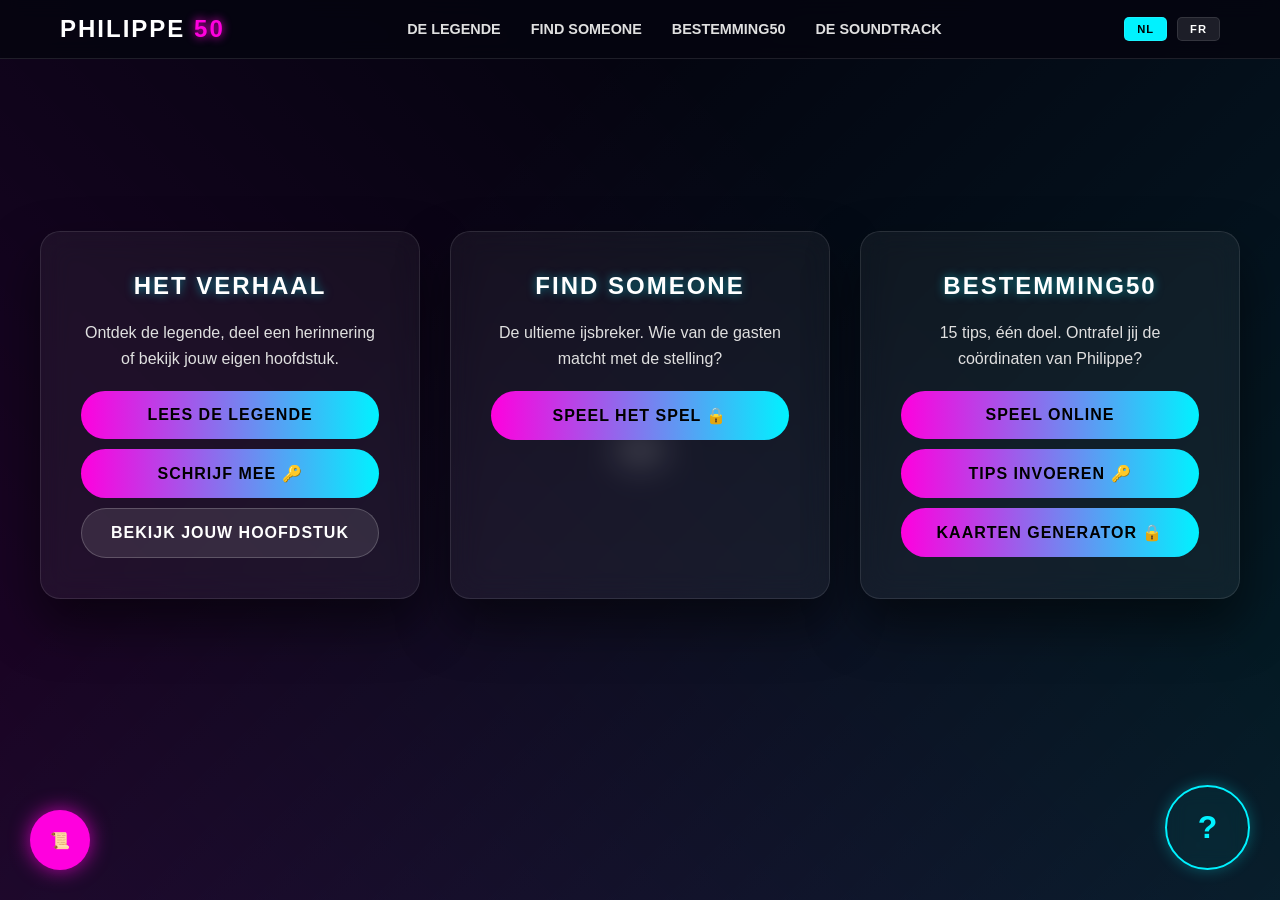
==== commit 731b4d2d: "Fix HTML formatting and structure" ====
--- a/index.html
+++ b/index.html
@@ -30,7 +30,7 @@
         <section id="section-someone" class="glass-card section-card fade-in">
             <h2 data-i18n="nav-someone">Find Someone Who</h2>
             <p data-i18n="desc-someone">De ultieme ijsbreker. Wie van de gasten matcht met de stelling?</p>
-            <button onclick="handleAccess('admin-someone')" data-i18n="btn-play">Speel het Spel 🔒</button>
+            <button onclick="handleAccess('admin-someone')" data-i18n="btn-play">Spel Generator 🔒</button>
         </section>
 
         <section id="section-mysterie" class="glass-card section-card fade-in">
--- a/philippe50.css
+++ b/philippe50.css
@@ -254,16 +254,71 @@
     box-shadow: 0 0 20px rgba(0, 242, 255, 0.6);
 }
 
-.button-group-vertical {
-    display: flex;
-    flex-direction: column;
-    gap: 10px;
-}
-
-.btn-cancel {
-    background: rgba(255, 255, 255, 0.1) !important;
-    color: #fff !important;
-    font-size: 0.8rem !important;
+/* =========================================
+    7. SOUNDTRACK ENGINE (NIEUW)
+   ========================================= */
+.soundtrack-grid {
+    display: grid;
+    grid-template-columns: repeat(auto-fit, minmax(300px, 1fr));
+    gap: 20px;
+    margin-top: 20px;
+}
+
+.video-container {
+    position: relative;
+    padding-bottom: 56.25%;
+    height: 0;
+    overflow: hidden;
+    border-radius: 10px;
+    background: rgba(0,0,0,0.3);
+    border: 1px solid rgba(255,255,255,0.1);
+}
+
+.video-container iframe {
+    position: absolute;
+    top: 0;
+    left: 0;
+    width: 100%;
+    height: 100%;
+    border: none;
+}
+
+.lyrics-section {
+    background: rgba(255, 255, 255, 0.05);
+    padding: 20px;
+    border-radius: 12px;
+    margin-top: 15px;
+    font-style: italic;
+    font-size: 0.95rem;
+    line-height: 1.6;
+    display: none;
+    border-left: 3px solid #ff00de;
+    text-align: left;
+}
+
+.download-link {
+    display: inline-block;
+    margin-top: 10px;
+    color: #00f2ff;
+    text-decoration: none;
+    font-size: 0.85rem;
+    background: rgba(0, 242, 255, 0.1);
+    padding: 8px 15px;
+    border-radius: 5px;
+    transition: 0.3s;
+    border: 1px solid rgba(0, 242, 255, 0.2);
+}
+
+.download-link:hover { 
+    background: rgba(0, 242, 255, 0.3);
+    box-shadow: 0 0 10px rgba(0, 242, 255, 0.4);
+}
+
+.story-soundtrack {
+    margin-bottom: 60px;
+    padding-bottom: 30px;
+    border-bottom: 1px solid rgba(255,255,255,0.1);
+    text-align: left;
 }
 
 /* =========================================
@@ -307,7 +362,6 @@
     font-size: 24px;
 }
 
-/* HERSTELDE HELP-BUTTON LOGICA */
 .help-button {
     position: fixed !important;
     bottom: 30px !important;
@@ -427,3 +481,93 @@
         right: 20px !important;
     }
 }
+
+
+/* Styling voor de Download Hub */
+/* =========================================
+    11. COMPACTE DOWNLOAD HUB
+   ========================================= */
+.download-hub {
+    text-align: center;
+    margin: 0 auto 20px auto; /* Minder ruimte onder de hub */
+    padding: 10px; /* Minder padding voor minder hoogte */
+    background: transparent; /* Geen achtergrondvlak voor meer rust */
+    border: none;
+}
+
+#download-intro {
+    font-size: 0.85rem;
+    margin-bottom: 10px;
+    opacity: 0.8;
+}
+
+.download-options {
+    display: flex;
+    justify-content: center;
+    align-items: center;
+    gap: 12px; /* Ruimte tussen de knoppen */
+    flex-wrap: wrap;
+}
+
+.download-link-box {
+    text-decoration: none;
+    color: #fff;
+    display: flex;
+    flex-direction: row; /* Icoon en tekst naast elkaar */
+    align-items: center;
+    transition: all 0.3s ease;
+    border-radius: 8px;
+    padding: 8px 15px; /* Compacte hoogte */
+}
+
+/* De primaire tweetalige knop */
+.download-link-box.primary {
+    background: rgba(0, 242, 255, 0.1);
+    border: 1px solid #00f2ff;
+    box-shadow: 0 0 10px rgba(0, 242, 255, 0.2);
+}
+
+/* De secundaire eentalige knoppen */
+.download-link-box.secondary {
+    background: rgba(255, 255, 255, 0.05);
+    border: 1px solid rgba(255, 255, 255, 0.2);
+}
+
+.download-link-box:hover {
+    transform: translateY(-2px);
+    background: rgba(255, 0, 222, 0.1);
+    border-color: #ff00de;
+    box-shadow: 0 0 15px rgba(255, 0, 222, 0.3);
+}
+
+.download-link-box .icon { 
+    font-size: 1.1rem; 
+    margin-right: 8px; /* Ruimte rechts van icoon ipv eronder */
+    margin-bottom: 0; 
+}
+
+.download-link-box .label { 
+    font-size: 0.75rem; 
+    font-weight: 600; 
+    text-transform: uppercase;
+    white-space: nowrap; /* Tekst blijft op 1 lijn */
+}
+
+@media (max-width: 600px) {
+    .download-options {
+        flex-direction: column;
+        width: 100%;
+    }
+    .download-link-box {
+        width: 100%;
+        max-width: 250px;
+    }
+}
+
+/* De actieve taal krijgt een accentkleur (roze) */
+.download-link-box.active-lang {
+    opacity: 1 !important;
+    border-color: #ff00de !important;
+    background: rgba(255, 0, 222, 0.1) !important;
+    box-shadow: 0 0 15px rgba(255, 0, 222, 0.4) !important;
+}
